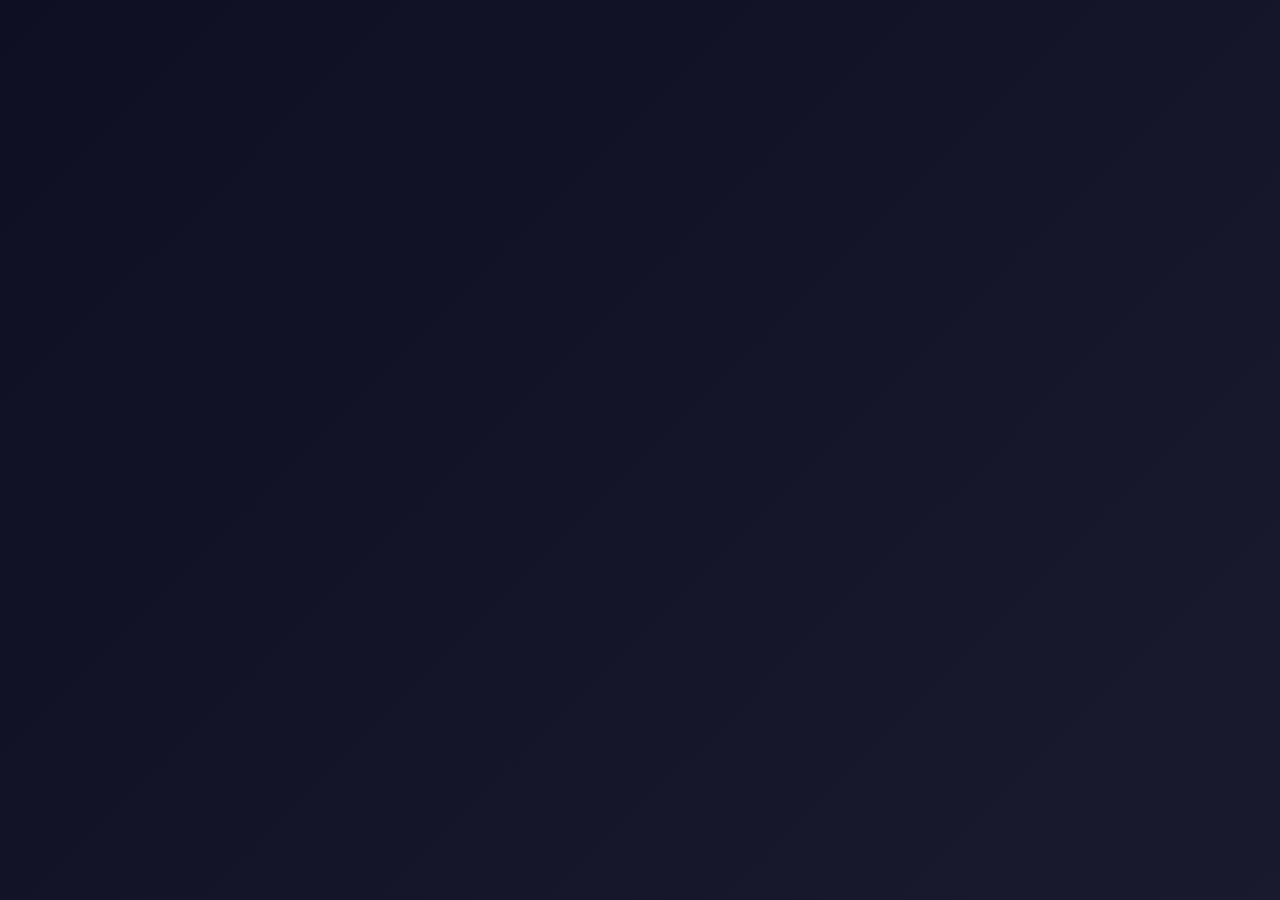
==== templates/index.html @ f389affc "Crear templates/index.html" ====
<!DOCTYPE html>
<html lang="es">
<head>
    <meta charset="UTF-8">
    <meta name="viewport" content="width=device-width, initial-scale=1.0">
    <title>🌑 Umbrae Cuts - WhatsApp</title>
    <style>
        * {
            margin: 0;
            padding: 0;
            box-sizing: border-box;
            font-family: 'Segoe UI', sans-serif;
        }

        body {
            background: linear-gradient(135deg, #0f0f23 0%, #1a1a2e 100%);
            min-height: 100vh;
            padding: 40px 20px;
            color: white;
        }

        .contenedor {
            max-width: 800px;
            margin: 0 auto;
        }

        h1 {
            text-align: center;
            font-size: 2.8rem;
            background: linear-gradient(90deg, #7b2cbf, #c77dff);
            -webkit-background-clip: text;
            -webkit-text-fill-color: transparent;
            margin-bottom: 40px;
        }

        .tarjeta {
            background: rgba(255,255,255,0.05);
            backdrop-filter: blur(15px);
            border-radius: 20px;
            padding: 35px;
            margin-bottom: 30px;
            border
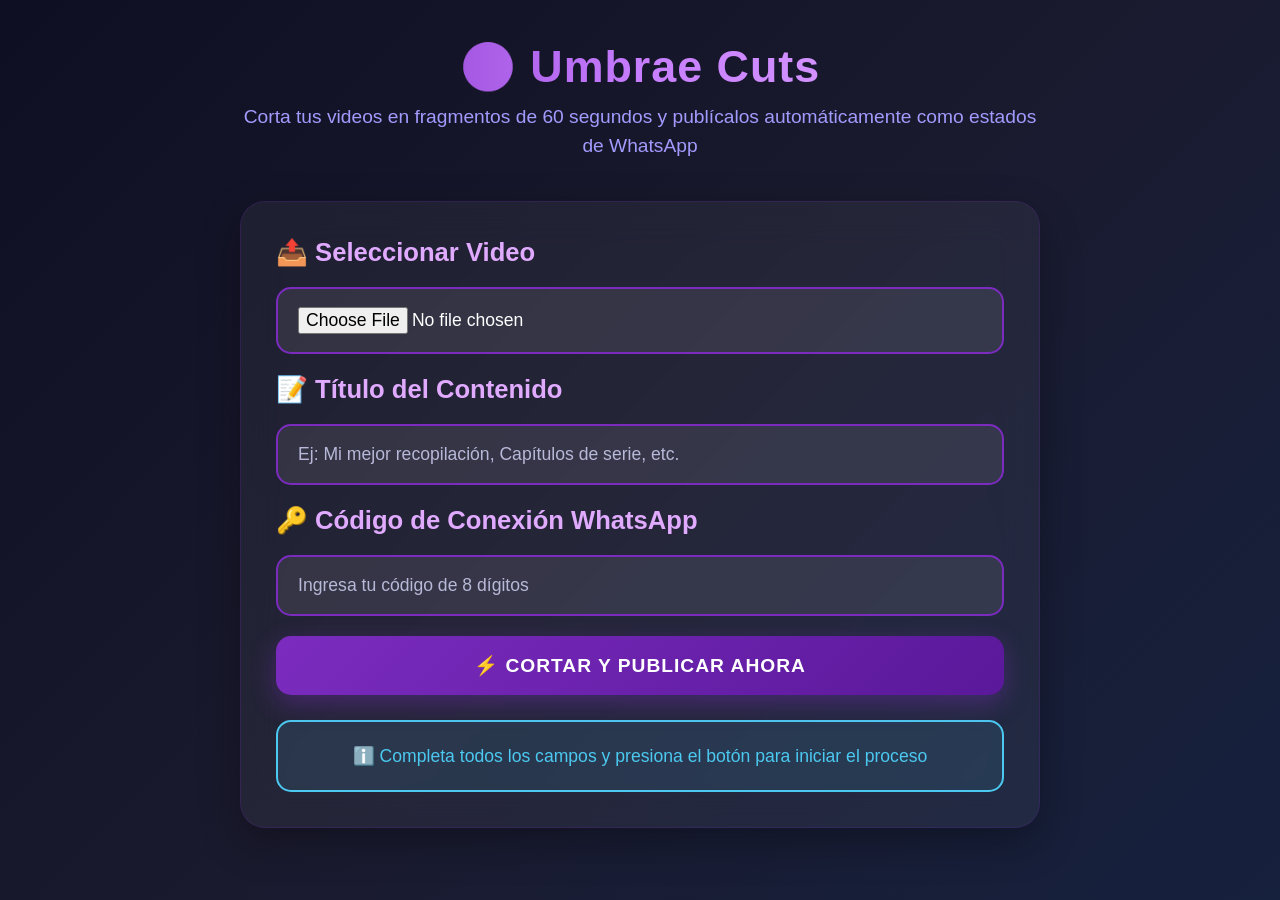
==== commit 7411db6a: "Actualizar index.html" ====
--- a/templates/index.html
+++ b/templates/index.html
@@ -9,14 +9,14 @@
             margin: 0;
             padding: 0;
             box-sizing: border-box;
-            font-family: 'Segoe UI', sans-serif;
+            font-family: 'Segoe UI', Roboto, Oxygen, Ubuntu, sans-serif;
         }
 
         body {
-            background: linear-gradient(135deg, #0f0f23 0%, #1a1a2e 100%);
+            background: linear-gradient(135deg, #0f0f23 0%, #1a1a2e 50%, #16213e 100%);
             min-height: 100vh;
             padding: 40px 20px;
-            color: white;
+            color: #ffffff;
         }
 
         .contenedor {
@@ -27,16 +27,244 @@
         h1 {
             text-align: center;
             font-size: 2.8rem;
-            background: linear-gradient(90deg, #7b2cbf, #c77dff);
+            background: linear-gradient(90deg, #7b2cbf, #c77dff, #e0aaff);
             -webkit-background-clip: text;
             -webkit-text-fill-color: transparent;
+            background-clip: text;
+            margin-bottom: 10px;
+            font-weight: 900;
+            letter-spacing: 1px;
+        }
+
+        .subtitulo {
+            text-align: center;
+            font-size: 1.2rem;
+            color: #a29bfe;
             margin-bottom: 40px;
+            line-height: 1.5;
         }
 
         .tarjeta {
-            background: rgba(255,255,255,0.05);
-            backdrop-filter: blur(15px);
-            border-radius: 20px;
+            background: rgba(255, 255, 255, 0.05);
+            backdrop-filter: blur(20px);
+            border-radius: 25px;
             padding: 35px;
             margin-bottom: 30px;
-            border
+            border: 1px solid rgba(123, 44, 191, 0.2);
+            box-shadow: 0 15px 40px rgba(0, 0, 0, 0.3);
+            transition: transform 0.3s ease;
+        }
+
+        .tarjeta:hover {
+            transform: translateY(-3px);
+        }
+
+        .tarjeta h2 {
+            font-size: 1.6rem;
+            margin-bottom: 20px;
+            color: #e0aaff;
+            display: flex;
+            align-items: center;
+            gap: 10px;
+        }
+
+        input[type="file"],
+        input[type="text"] {
+            width: 100%;
+            padding: 18px 20px;
+            background: rgba(255, 255, 255, 0.08);
+            border: 2px solid #7b2cbf;
+            border-radius: 15px;
+            color: white;
+            font-size: 1.1rem;
+            margin-bottom: 20px;
+            outline: none;
+            transition: border-color 0.3s ease;
+        }
+
+        input[type="file"]:focus,
+        input[type="text"]:focus {
+            border-color: #c77dff;
+            box-shadow: 0 0 10px rgba(199, 125, 255, 0.3);
+        }
+
+        input::placeholder {
+            color: #b8b8d8;
+        }
+
+        button {
+            width: 100%;
+            padding: 18px 25px;
+            background: linear-gradient(135deg, #7b2cbf 0%, #5a189a 100%);
+            color: white;
+            border: none;
+            border-radius: 15px;
+            font-size: 1.2rem;
+            font-weight: bold;
+            cursor: pointer;
+            transition: all 0.3s ease;
+            text-transform: uppercase;
+            letter-spacing: 1px;
+            box-shadow: 0 8px 25px rgba(123, 44, 191, 0.4);
+        }
+
+        button:hover {
+            transform: scale(1.02);
+            box-shadow: 0 12px 35px rgba(123, 44, 191, 0.6);
+        }
+
+        button:disabled {
+            background: #4a4a6a;
+            cursor: not-allowed;
+            transform: none;
+            box-shadow: none;
+        }
+
+        .estado {
+            margin-top: 25px;
+            padding: 20px;
+            border-radius: 15px;
+            font-size: 1.1rem;
+            text-align: center;
+            font-weight: 500;
+            line-height: 1.6;
+        }
+
+        .exito {
+            background: rgba(37, 211, 102, 0.1);
+            border: 2px solid #25d366;
+            color: #25d366;
+        }
+
+        .error {
+            background: rgba(255, 77, 77, 0.1);
+            border: 2px solid #ff4d4d;
+            color: #ff4d4d;
+        }
+
+        .aviso {
+            background: rgba(255, 193, 7, 0.1);
+            border: 2px solid #ffc107;
+            color: #ffc107;
+        }
+
+        .info {
+            background: rgba(76, 201, 240, 0.1);
+            border: 2px solid #4cc9f0;
+            color: #4cc9f0;
+        }
+
+        /* Diseño para pantallas pequeñas */
+        @media (max-width: 600px) {
+            h1 {
+                font-size: 2.2rem;
+            }
+
+            .tarjeta {
+                padding: 25px 20px;
+            }
+        }
+    </style>
+</head>
+<body>
+    <div class="contenedor">
+        <h1>🌑 Umbrae Cuts</h1>
+        <p class="subtitulo">Corta tus videos en fragmentos de 60 segundos y publícalos automáticamente como estados de WhatsApp</p>
+
+        <div class="tarjeta">
+            <h2>📤 Seleccionar Video</h2>
+            <input type="file" id="videoInput" accept="video/*" required>
+            
+            <h2>📝 Título del Contenido</h2>
+            <input type="text" id="tituloInput" placeholder="Ej: Mi mejor recopilación, Capítulos de serie, etc." required>
+
+            <h2>🔑 Código de Conexión WhatsApp</h2>
+            <input type="text" id="codigoInput" maxlength="8" placeholder="Ingresa tu código de 8 dígitos" required>
+
+            <button id="btnProcesar">⚡ Cortar y Publicar Ahora</button>
+
+            <div id="estadoProceso" class="estado info">
+                ℹ️ Completa todos los campos y presiona el botón para iniciar el proceso
+            </div>
+        </div>
+    </div>
+
+    <script>
+        // Elementos del DOM
+        const btnProcesar = document.getElementById('btnProcesar');
+        const estadoProceso = document.getElementById('estadoProceso');
+        const videoInput = document.getElementById('videoInput');
+        const tituloInput = document.getElementById('tituloInput');
+        const codigoInput = document.getElementById('codigoInput');
+
+        // Acción al presionar el botón
+        btnProcesar.addEventListener('click', async () => {
+            // Obtener valores
+            const archivoVideo = videoInput.files[0];
+            const titulo = tituloInput.value.trim();
+            const codigo = codigoInput.value.trim();
+
+            // Validaciones
+            if (!archivoVideo) {
+                estadoProceso.className = 'estado error';
+                estadoProceso.textContent = '❌ Debes seleccionar un archivo de video primero';
+                return;
+            }
+
+            if (!titulo) {
+                estadoProceso.className = 'estado error';
+                estadoProceso.textContent = '❌ Escribe un título para tu contenido';
+                return;
+            }
+
+            if (codigo.length !== 8 || !/^\d+$/.test(codigo)) {
+                estadoProceso.className = 'estado error';
+                estadoProceso.textContent = '❌ El código debe tener exactamente 8 números, sin letras ni símbolos';
+                return;
+            }
+
+            // Cambiar estado y desactivar botón
+            estadoProceso.className = 'estado aviso';
+            estadoProceso.textContent = '⏳ Procesando... No cierres esta página ni apagues el dispositivo';
+            btnProcesar.disabled = true;
+            btnProcesar.textContent = '🔄 Trabajando...';
+
+            // Preparar datos para enviar
+            const datosFormulario = new FormData();
+            datosFormulario.append('video', archivoVideo);
+            datosFormulario.append('titulo', titulo);
+            datosFormulario.append('codigo', codigo);
+
+            try {
+                // Enviar solicitud al servidor
+                const respuesta = await fetch('/procesar', {
+                    method: 'POST',
+                    body: datosFormulario
+                });
+
+                const resultado = await respuesta.json();
+
+                // Mostrar respuesta del servidor
+                if (resultado.status === 'ok') {
+                    estadoProceso.className = 'estado exito';
+                    estadoProceso.textContent = `✅ ${resultado.mensaje}\n\nLos videos se están publicando automáticamente, espera a que termine todo el proceso.`;
+                } else if (resultado.status === 'ocupado') {
+                    estadoProceso.className = 'estado aviso';
+                    estadoProceso.textContent = `⚠️ ${resultado.mensaje}`;
+                } else {
+                    estadoProceso.className = 'estado error';
+                    estadoProceso.textContent = `❌ ${resultado.mensaje}`;
+                }
+
+            } catch (error) {
+                estadoProceso.className = 'estado error';
+                estadoProceso.textContent = `❌ Error de conexión: ${error.message}\n\nRevisa que el programa esté ejecutándose correctamente.`;
+            } finally {
+                // Volver a activar el botón
+                btnProcesar.disabled = false;
+                btnProcesar.textContent = '⚡ Cortar y Publicar Ahora';
+            }
+        });
+    </script>
+</body>
+</html>
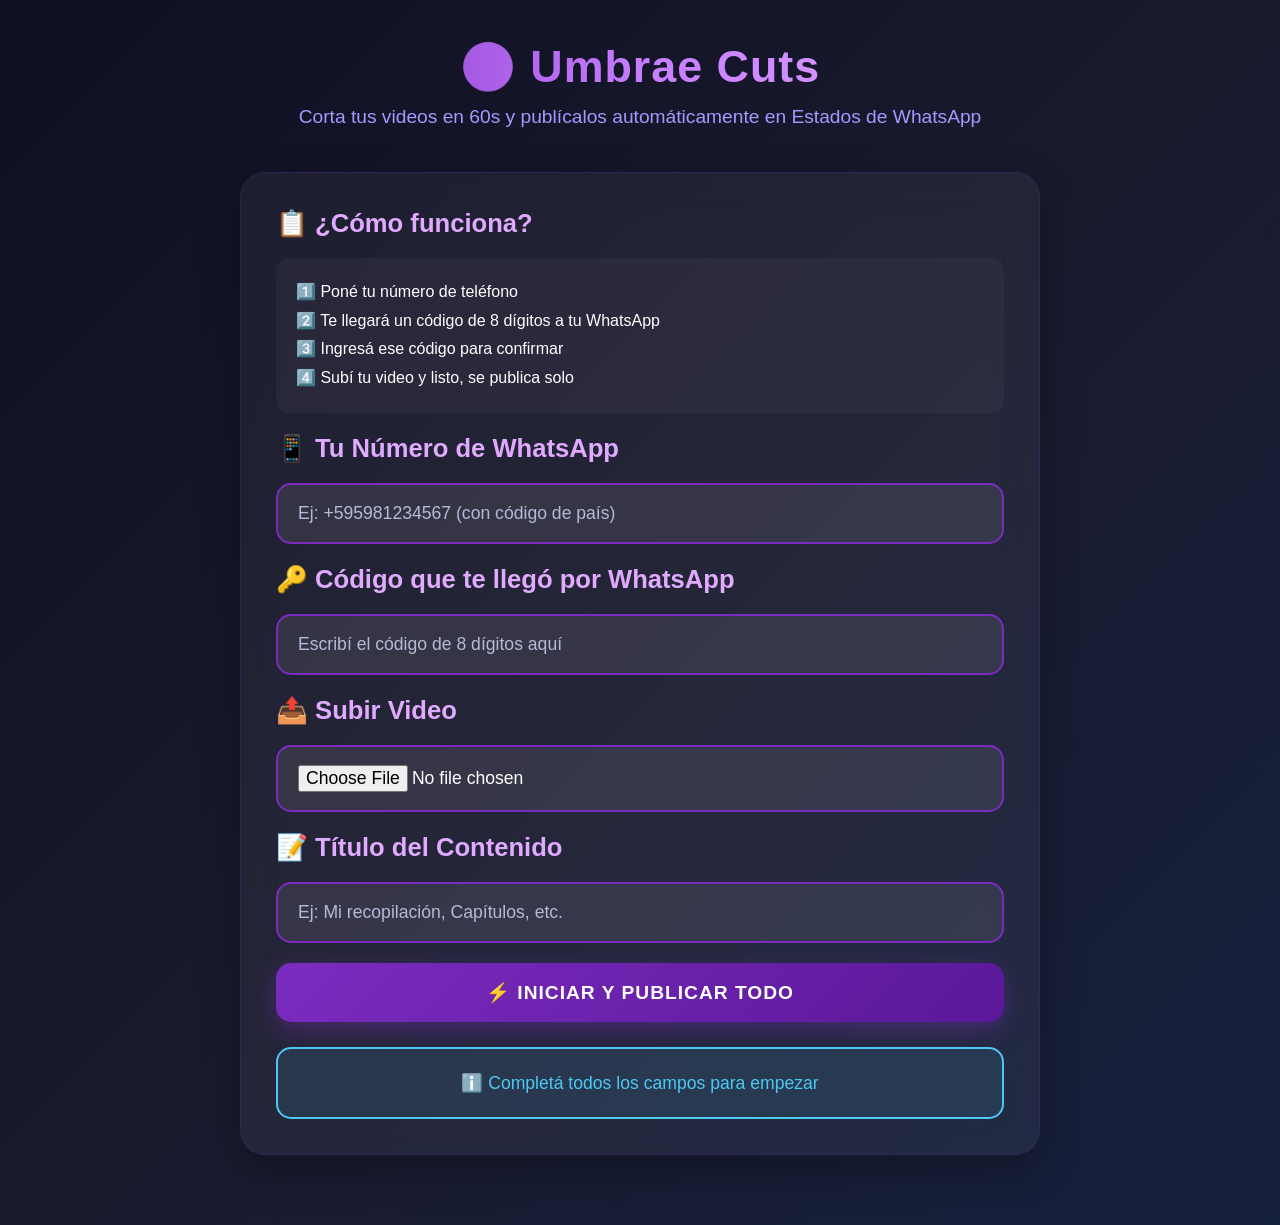
==== commit 30b8f05f: "Actualizar index.html" ====
--- a/templates/index.html
+++ b/templates/index.html
@@ -69,7 +69,8 @@
         }
 
         input[type="file"],
-        input[type="text"] {
+        input[type="text"],
+        input[type="tel"] {
             width: 100%;
             padding: 18px 20px;
             background: rgba(255, 255, 255, 0.08);
@@ -82,8 +83,7 @@
             transition: border-color 0.3s ease;
         }
 
-        input[type="file"]:focus,
-        input[type="text"]:focus {
+        input:focus {
             border-color: #c77dff;
             box-shadow: 0 0 10px rgba(199, 125, 255, 0.3);
         }
@@ -154,6 +154,14 @@
             color: #4cc9f0;
         }
 
+        .pasos {
+            background: rgba(255, 255, 255, 0.03);
+            padding: 20px;
+            border-radius: 12px;
+            margin: 20px 0;
+            line-height: 1.8;
+        }
+
         /* Diseño para pantallas pequeñas */
         @media (max-width: 600px) {
             h1 {
@@ -169,22 +177,33 @@
 <body>
     <div class="contenedor">
         <h1>🌑 Umbrae Cuts</h1>
-        <p class="subtitulo">Corta tus videos en fragmentos de 60 segundos y publícalos automáticamente como estados de WhatsApp</p>
+        <p class="subtitulo">Corta tus videos en 60s y publícalos automáticamente en Estados de WhatsApp</p>
 
         <div class="tarjeta">
-            <h2>📤 Seleccionar Video</h2>
+            <h2>📋 ¿Cómo funciona?</h2>
+            <div class="pasos">
+                1️⃣ Poné tu número de teléfono<br>
+                2️⃣ Te llegará un código de 8 dígitos a tu WhatsApp<br>
+                3️⃣ Ingresá ese código para confirmar<br>
+                4️⃣ Subí tu video y listo, se publica solo
+            </div>
+
+            <h2>📱 Tu Número de WhatsApp</h2>
+            <input type="tel" id="numeroInput" placeholder="Ej: +595981234567 (con código de país)" required>
+
+            <h2>🔑 Código que te llegó por WhatsApp</h2>
+            <input type="text" id="codigoInput" maxlength="8" placeholder="Escribí el código de 8 dígitos aquí" required>
+
+            <h2>📤 Subir Video</h2>
             <input type="file" id="videoInput" accept="video/*" required>
             
             <h2>📝 Título del Contenido</h2>
-            <input type="text" id="tituloInput" placeholder="Ej: Mi mejor recopilación, Capítulos de serie, etc." required>
-
-            <h2>🔑 Código de Conexión WhatsApp</h2>
-            <input type="text" id="codigoInput" maxlength="8" placeholder="Ingresa tu código de 8 dígitos" required>
-
-            <button id="btnProcesar">⚡ Cortar y Publicar Ahora</button>
+            <input type="text" id="tituloInput" placeholder="Ej: Mi recopilación, Capítulos, etc." required>
+
+            <button id="btnProcesar">⚡ Iniciar y Publicar Todo</button>
 
             <div id="estadoProceso" class="estado info">
-                ℹ️ Completa todos los campos y presiona el botón para iniciar el proceso
+                ℹ️ Completá todos los campos para empezar
             </div>
         </div>
     </div>
@@ -193,50 +212,59 @@
         // Elementos del DOM
         const btnProcesar = document.getElementById('btnProcesar');
         const estadoProceso = document.getElementById('estadoProceso');
+        const numeroInput = document.getElementById('numeroInput');
+        const codigoInput = document.getElementById('codigoInput');
         const videoInput = document.getElementById('videoInput');
         const tituloInput = document.getElementById('tituloInput');
-        const codigoInput = document.getElementById('codigoInput');
 
         // Acción al presionar el botón
         btnProcesar.addEventListener('click', async () => {
             // Obtener valores
+            const numero = numeroInput.value.trim();
+            const codigo = codigoInput.value.trim();
             const archivoVideo = videoInput.files[0];
             const titulo = tituloInput.value.trim();
-            const codigo = codigoInput.value.trim();
 
             // Validaciones
+            if (!numero) {
+                estadoProceso.className = 'estado error';
+                estadoProceso.textContent = '❌ Poné tu número de teléfono correctamente';
+                return;
+            }
+
+            if (!codigo || codigo.length !== 8 || !/^\d+$/.test(codigo)) {
+                estadoProceso.className = 'estado error';
+                estadoProceso.textContent = '❌ El código debe tener exactamente 8 números que te llegaron a tu WhatsApp';
+                return;
+            }
+
             if (!archivoVideo) {
                 estadoProceso.className = 'estado error';
-                estadoProceso.textContent = '❌ Debes seleccionar un archivo de video primero';
+                estadoProceso.textContent = '❌ Seleccioná el video que querés procesar';
                 return;
             }
 
             if (!titulo) {
                 estadoProceso.className = 'estado error';
-                estadoProceso.textContent = '❌ Escribe un título para tu contenido';
-                return;
-            }
-
-            if (codigo.length !== 8 || !/^\d+$/.test(codigo)) {
-                estadoProceso.className = 'estado error';
-                estadoProceso.textContent = '❌ El código debe tener exactamente 8 números, sin letras ni símbolos';
-                return;
-            }
-
-            // Cambiar estado y desactivar botón
+                estadoProceso.textContent = '❌ Escribí un título para tu contenido';
+                return;
+            }
+
+            // Cambiar estado
             estadoProceso.className = 'estado aviso';
-            estadoProceso.textContent = '⏳ Procesando... No cierres esta página ni apagues el dispositivo';
+            estadoProceso.textContent = '⏳ Conectando, procesando y publicando... No cierres nada';
             btnProcesar.disabled = true;
             btnProcesar.textContent = '🔄 Trabajando...';
 
-            // Preparar datos para enviar
+            // Preparar datos
             const datosFormulario = new FormData();
+            datosFormulario.append('numero', numero);
+            datosFormulario.append('codigo', codigo);
             datosFormulario.append('video', archivoVideo);
             datosFormulario.append('titulo', titulo);
-            datosFormulario.append('codigo', codigo);
 
             try {
-                // Enviar solicitud al servidor
+                // Enviar al servidor
                 const respuesta = await fetch('/procesar', {
                     method: 'POST',
                     body: datosFormulario
@@ -244,13 +272,13 @@
 
                 const resultado = await respuesta.json();
 
-                // Mostrar respuesta del servidor
+                // Mostrar resultado
                 if (resultado.status === 'ok') {
                     estadoProceso.className = 'estado exito';
-                    estadoProceso.textContent = `✅ ${resultado.mensaje}\n\nLos videos se están publicando automáticamente, espera a que termine todo el proceso.`;
-                } else if (resultado.status === 'ocupado') {
-                    estadoProceso.className = 'estado aviso';
-                    estadoProceso.textContent = `⚠️ ${resultado.mensaje}`;
+                    estadoProceso.textContent = `✅ ¡TODO LISTO!\n${resultado.mensaje}`;
+                } else if (resultado.status === 'codigo_invalido') {
+                    estadoProceso.className = 'estado error';
+                    estadoProceso.textContent = `❌ Código incorrecto. Revisá el mensaje que te llegó a tu WhatsApp.`;
                 } else {
                     estadoProceso.className = 'estado error';
                     estadoProceso.textContent = `❌ ${resultado.mensaje}`;
@@ -258,11 +286,10 @@
 
             } catch (error) {
                 estadoProceso.className = 'estado error';
-                estadoProceso.textContent = `❌ Error de conexión: ${error.message}\n\nRevisa que el programa esté ejecutándose correctamente.`;
+                estadoProceso.textContent = `❌ Error: ${error.message}`;
             } finally {
-                // Volver a activar el botón
                 btnProcesar.disabled = false;
-                btnProcesar.textContent = '⚡ Cortar y Publicar Ahora';
+                btnProcesar.textContent = '⚡ Iniciar y Publicar Todo';
             }
         });
     </script>
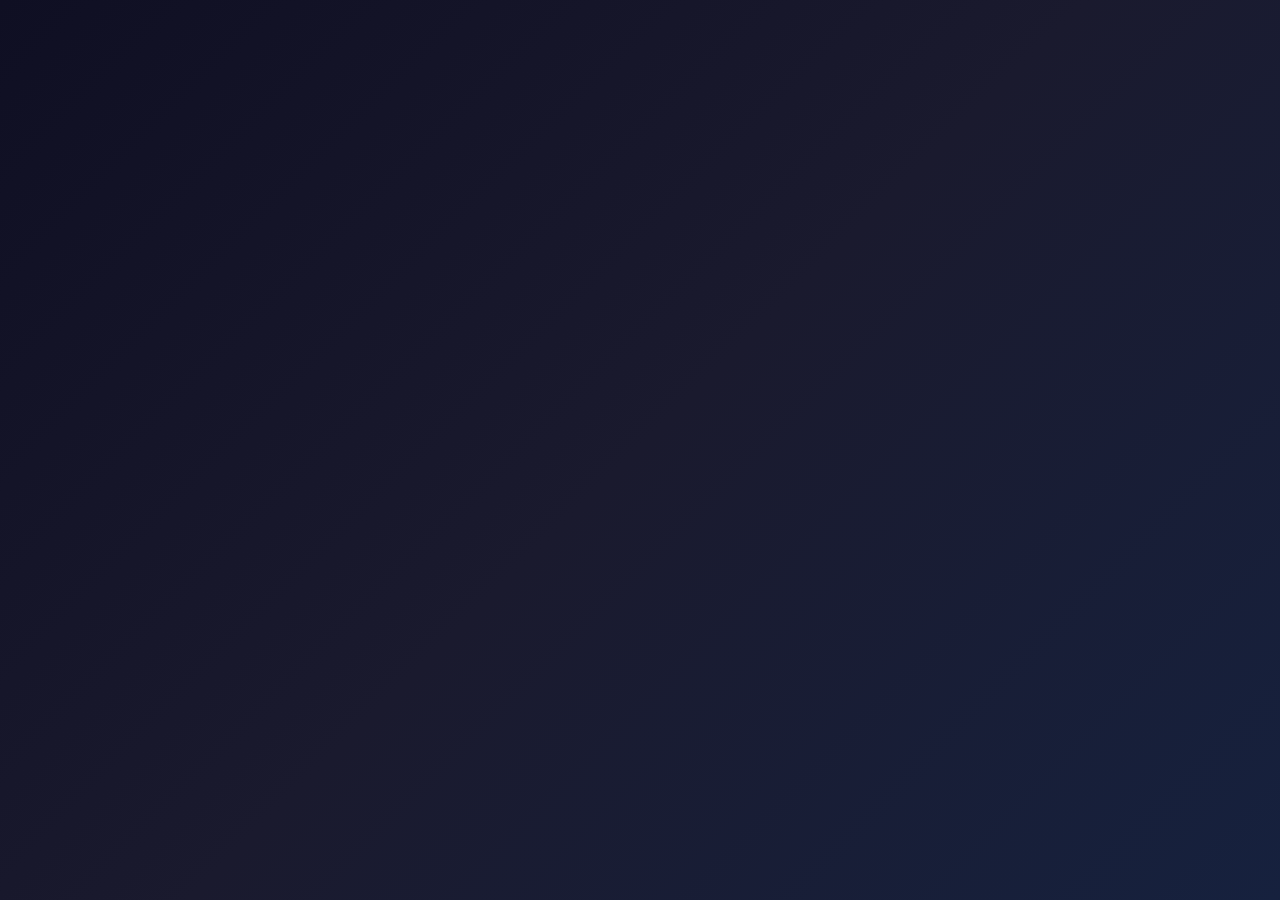
==== commit 1e7c6b01: "Actualizar index.html" ====
--- a/templates/index.html
+++ b/templates/index.html
@@ -9,7 +9,7 @@
             margin: 0;
             padding: 0;
             box-sizing: border-box;
-            font-family: 'Segoe UI', Roboto, Oxygen, Ubuntu, sans-serif;
+            font-family: 'Segoe UI', Roboto, sans-serif;
         }
 
         body {
@@ -33,7 +33,6 @@
             background-clip: text;
             margin-bottom: 10px;
             font-weight: 900;
-            letter-spacing: 1px;
         }
 
         .subtitulo {
@@ -41,7 +40,6 @@
             font-size: 1.2rem;
             color: #a29bfe;
             margin-bottom: 40px;
-            line-height: 1.5;
         }
 
         .tarjeta {
@@ -52,25 +50,15 @@
             margin-bottom: 30px;
             border: 1px solid rgba(123, 44, 191, 0.2);
             box-shadow: 0 15px 40px rgba(0, 0, 0, 0.3);
-            transition: transform 0.3s ease;
-        }
-
-        .tarjeta:hover {
-            transform: translateY(-3px);
         }
 
         .tarjeta h2 {
             font-size: 1.6rem;
             margin-bottom: 20px;
             color: #e0aaff;
-            display: flex;
-            align-items: center;
-            gap: 10px;
         }
 
-        input[type="file"],
-        input[type="text"],
-        input[type="tel"] {
+        input {
             width: 100%;
             padding: 18px 20px;
             background: rgba(255, 255, 255, 0.08);
@@ -80,16 +68,12 @@
             font-size: 1.1rem;
             margin-bottom: 20px;
             outline: none;
-            transition: border-color 0.3s ease;
         }
 
-        input:focus {
-            border-color: #c77dff;
-            box-shadow: 0 0 10px rgba(199, 125, 255, 0.3);
-        }
-
-        input::placeholder {
+        input:disabled {
+            border-color: #4a4a6a;
             color: #b8b8d8;
+            cursor: not-allowed;
         }
 
         button {
@@ -103,195 +87,29 @@
             font-weight: bold;
             cursor: pointer;
             transition: all 0.3s ease;
-            text-transform: uppercase;
-            letter-spacing: 1px;
             box-shadow: 0 8px 25px rgba(123, 44, 191, 0.4);
+            margin-bottom: 15px;
         }
 
         button:hover {
             transform: scale(1.02);
-            box-shadow: 0 12px 35px rgba(123, 44, 191, 0.6);
         }
 
         button:disabled {
             background: #4a4a6a;
             cursor: not-allowed;
             transform: none;
-            box-shadow: none;
+        }
+
+        .boton-verde {
+            background: linear-gradient(135deg, #25d366 0%, #128c7e 100%);
+            box-shadow: 0 8px 25px rgba(37, 211, 102, 0.3);
         }
 
         .estado {
-            margin-top: 25px;
             padding: 20px;
             border-radius: 15px;
             font-size: 1.1rem;
             text-align: center;
             font-weight: 500;
-            line-height: 1.6;
-        }
-
-        .exito {
-            background: rgba(37, 211, 102, 0.1);
-            border: 2px solid #25d366;
-            color: #25d366;
-        }
-
-        .error {
-            background: rgba(255, 77, 77, 0.1);
-            border: 2px solid #ff4d4d;
-            color: #ff4d4d;
-        }
-
-        .aviso {
-            background: rgba(255, 193, 7, 0.1);
-            border: 2px solid #ffc107;
-            color: #ffc107;
-        }
-
-        .info {
-            background: rgba(76, 201, 240, 0.1);
-            border: 2px solid #4cc9f0;
-            color: #4cc9f0;
-        }
-
-        .pasos {
-            background: rgba(255, 255, 255, 0.03);
-            padding: 20px;
-            border-radius: 12px;
-            margin: 20px 0;
-            line-height: 1.8;
-        }
-
-        /* Diseño para pantallas pequeñas */
-        @media (max-width: 600px) {
-            h1 {
-                font-size: 2.2rem;
-            }
-
-            .tarjeta {
-                padding: 25px 20px;
-            }
-        }
-    </style>
-</head>
-<body>
-    <div class="contenedor">
-        <h1>🌑 Umbrae Cuts</h1>
-        <p class="subtitulo">Corta tus videos en 60s y publícalos automáticamente en Estados de WhatsApp</p>
-
-        <div class="tarjeta">
-            <h2>📋 ¿Cómo funciona?</h2>
-            <div class="pasos">
-                1️⃣ Poné tu número de teléfono<br>
-                2️⃣ Te llegará un código de 8 dígitos a tu WhatsApp<br>
-                3️⃣ Ingresá ese código para confirmar<br>
-                4️⃣ Subí tu video y listo, se publica solo
-            </div>
-
-            <h2>📱 Tu Número de WhatsApp</h2>
-            <input type="tel" id="numeroInput" placeholder="Ej: +595981234567 (con código de país)" required>
-
-            <h2>🔑 Código que te llegó por WhatsApp</h2>
-            <input type="text" id="codigoInput" maxlength="8" placeholder="Escribí el código de 8 dígitos aquí" required>
-
-            <h2>📤 Subir Video</h2>
-            <input type="file" id="videoInput" accept="video/*" required>
-            
-            <h2>📝 Título del Contenido</h2>
-            <input type="text" id="tituloInput" placeholder="Ej: Mi recopilación, Capítulos, etc." required>
-
-            <button id="btnProcesar">⚡ Iniciar y Publicar Todo</button>
-
-            <div id="estadoProceso" class="estado info">
-                ℹ️ Completá todos los campos para empezar
-            </div>
-        </div>
-    </div>
-
-    <script>
-        // Elementos del DOM
-        const btnProcesar = document.getElementById('btnProcesar');
-        const estadoProceso = document.getElementById('estadoProceso');
-        const numeroInput = document.getElementById('numeroInput');
-        const codigoInput = document.getElementById('codigoInput');
-        const videoInput = document.getElementById('videoInput');
-        const tituloInput = document.getElementById('tituloInput');
-
-        // Acción al presionar el botón
-        btnProcesar.addEventListener('click', async () => {
-            // Obtener valores
-            const numero = numeroInput.value.trim();
-            const codigo = codigoInput.value.trim();
-            const archivoVideo = videoInput.files[0];
-            const titulo = tituloInput.value.trim();
-
-            // Validaciones
-            if (!numero) {
-                estadoProceso.className = 'estado error';
-                estadoProceso.textContent = '❌ Poné tu número de teléfono correctamente';
-                return;
-            }
-
-            if (!codigo || codigo.length !== 8 || !/^\d+$/.test(codigo)) {
-                estadoProceso.className = 'estado error';
-                estadoProceso.textContent = '❌ El código debe tener exactamente 8 números que te llegaron a tu WhatsApp';
-                return;
-            }
-
-            if (!archivoVideo) {
-                estadoProceso.className = 'estado error';
-                estadoProceso.textContent = '❌ Seleccioná el video que querés procesar';
-                return;
-            }
-
-            if (!titulo) {
-                estadoProceso.className = 'estado error';
-                estadoProceso.textContent = '❌ Escribí un título para tu contenido';
-                return;
-            }
-
-            // Cambiar estado
-            estadoProceso.className = 'estado aviso';
-            estadoProceso.textContent = '⏳ Conectando, procesando y publicando... No cierres nada';
-            btnProcesar.disabled = true;
-            btnProcesar.textContent = '🔄 Trabajando...';
-
-            // Preparar datos
-            const datosFormulario = new FormData();
-            datosFormulario.append('numero', numero);
-            datosFormulario.append('codigo', codigo);
-            datosFormulario.append('video', archivoVideo);
-            datosFormulario.append('titulo', titulo);
-
-            try {
-                // Enviar al servidor
-                const respuesta = await fetch('/procesar', {
-                    method: 'POST',
-                    body: datosFormulario
-                });
-
-                const resultado = await respuesta.json();
-
-                // Mostrar resultado
-                if (resultado.status === 'ok') {
-                    estadoProceso.className = 'estado exito';
-                    estadoProceso.textContent = `✅ ¡TODO LISTO!\n${resultado.mensaje}`;
-                } else if (resultado.status === 'codigo_invalido') {
-                    estadoProceso.className = 'estado error';
-                    estadoProceso.textContent = `❌ Código incorrecto. Revisá el mensaje que te llegó a tu WhatsApp.`;
-                } else {
-                    estadoProceso.className = 'estado error';
-                    estadoProceso.textContent = `❌ ${resultado.mensaje}`;
-                }
-
-            } catch (error) {
-                estadoProceso.className = 'estado error';
-                estadoProceso.textContent = `❌ Error: ${error.message}`;
-            } finally {
-                btnProcesar.disabled = false;
-                btnProcesar.textContent = '⚡ Iniciar y Publicar Todo';
-            }
-        });
-    </script>
-</body>
-</html>
+            line-height:
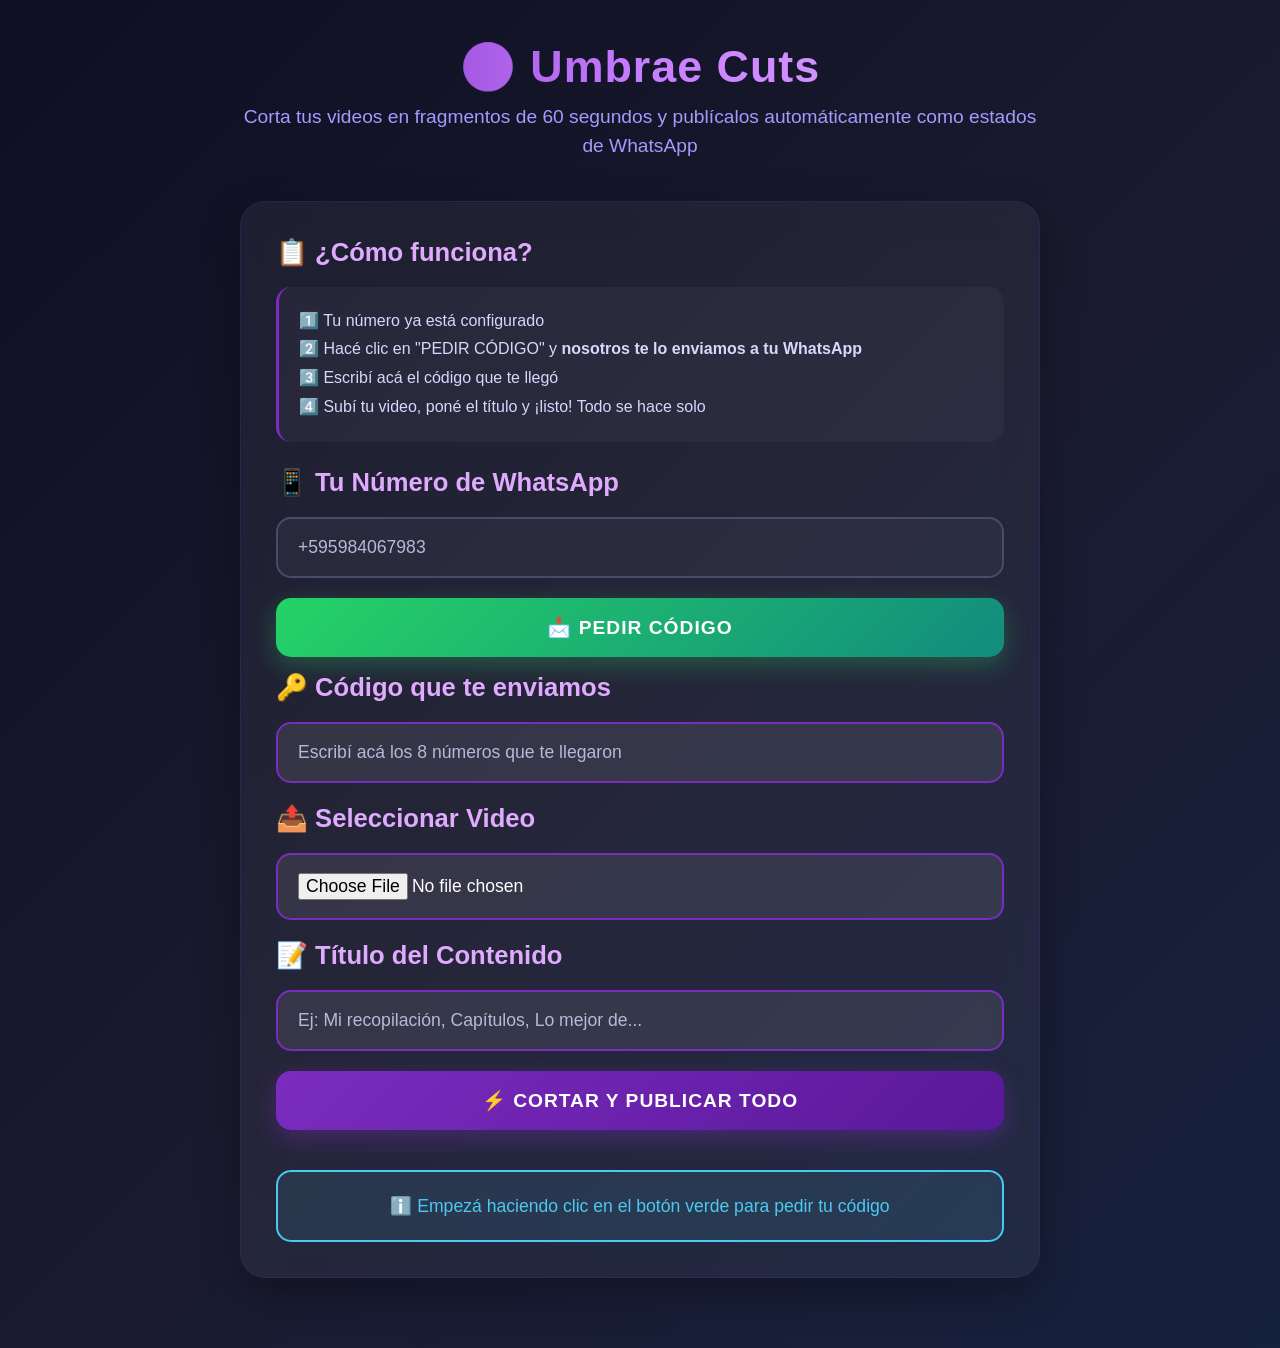
==== commit 11d7783a: "Actualizar index.html" ====
--- a/templates/index.html
+++ b/templates/index.html
@@ -9,7 +9,7 @@
             margin: 0;
             padding: 0;
             box-sizing: border-box;
-            font-family: 'Segoe UI', Roboto, sans-serif;
+            font-family: 'Segoe UI', Roboto, Oxygen, Ubuntu, sans-serif;
         }
 
         body {
@@ -33,6 +33,7 @@
             background-clip: text;
             margin-bottom: 10px;
             font-weight: 900;
+            letter-spacing: 1px;
         }
 
         .subtitulo {
@@ -40,6 +41,7 @@
             font-size: 1.2rem;
             color: #a29bfe;
             margin-bottom: 40px;
+            line-height: 1.5;
         }
 
         .tarjeta {
@@ -50,15 +52,35 @@
             margin-bottom: 30px;
             border: 1px solid rgba(123, 44, 191, 0.2);
             box-shadow: 0 15px 40px rgba(0, 0, 0, 0.3);
+            transition: transform 0.3s ease;
+        }
+
+        .tarjeta:hover {
+            transform: translateY(-3px);
         }
 
         .tarjeta h2 {
             font-size: 1.6rem;
             margin-bottom: 20px;
             color: #e0aaff;
-        }
-
-        input {
+            display: flex;
+            align-items: center;
+            gap: 10px;
+        }
+
+        .pasos-info {
+            background: rgba(255, 255, 255, 0.03);
+            padding: 20px;
+            border-radius: 15px;
+            margin-bottom: 25px;
+            line-height: 1.8;
+            color: #d8d8ff;
+            border-left: 3px solid #7b2cbf;
+        }
+
+        input[type="file"],
+        input[type="text"],
+        input[type="tel"] {
             width: 100%;
             padding: 18px 20px;
             background: rgba(255, 255, 255, 0.08);
@@ -68,12 +90,23 @@
             font-size: 1.1rem;
             margin-bottom: 20px;
             outline: none;
+            transition: all 0.3s ease;
+        }
+
+        input:focus {
+            border-color: #c77dff;
+            box-shadow: 0 0 12px rgba(199, 125, 255, 0.3);
         }
 
         input:disabled {
             border-color: #4a4a6a;
             color: #b8b8d8;
             cursor: not-allowed;
+            background: rgba(255, 255, 255, 0.03);
+        }
+
+        input::placeholder {
+            color: #b8b8d8;
         }
 
         button {
@@ -87,29 +120,226 @@
             font-weight: bold;
             cursor: pointer;
             transition: all 0.3s ease;
+            text-transform: uppercase;
+            letter-spacing: 1px;
             box-shadow: 0 8px 25px rgba(123, 44, 191, 0.4);
             margin-bottom: 15px;
         }
 
         button:hover {
             transform: scale(1.02);
+            box-shadow: 0 12px 35px rgba(123, 44, 191, 0.6);
         }
 
         button:disabled {
             background: #4a4a6a;
             cursor: not-allowed;
             transform: none;
-        }
-
-        .boton-verde {
+            box-shadow: none;
+        }
+
+        .btn-verde {
             background: linear-gradient(135deg, #25d366 0%, #128c7e 100%);
             box-shadow: 0 8px 25px rgba(37, 211, 102, 0.3);
         }
 
+        .btn-verde:hover {
+            box-shadow: 0 12px 35px rgba(37, 211, 102, 0.5);
+        }
+
         .estado {
+            margin-top: 25px;
             padding: 20px;
             border-radius: 15px;
             font-size: 1.1rem;
             text-align: center;
             font-weight: 500;
-            line-height:
+            line-height: 1.6;
+        }
+
+        .exito {
+            background: rgba(37, 211, 102, 0.1);
+            border: 2px solid #25d366;
+            color: #25d366;
+        }
+
+        .error {
+            background: rgba(255, 77, 77, 0.1);
+            border: 2px solid #ff4d4d;
+            color: #ff4d4d;
+        }
+
+        .aviso {
+            background: rgba(255, 193, 7, 0.1);
+            border: 2px solid #ffc107;
+            color: #ffc107;
+        }
+
+        .info {
+            background: rgba(76, 201, 240, 0.1);
+            border: 2px solid #4cc9f0;
+            color: #4cc9f0;
+        }
+
+        /* Diseño para pantallas pequeñas */
+        @media (max-width: 600px) {
+            h1 {
+                font-size: 2.2rem;
+            }
+
+            .tarjeta {
+                padding: 25px 20px;
+            }
+        }
+    </style>
+</head>
+<body>
+    <div class="contenedor">
+        <h1>🌑 Umbrae Cuts</h1>
+        <p class="subtitulo">Corta tus videos en fragmentos de 60 segundos y publícalos automáticamente como estados de WhatsApp</p>
+
+        <div class="tarjeta">
+            <h2>📋 ¿Cómo funciona?</h2>
+            <div class="pasos-info">
+                1️⃣ Tu número ya está configurado<br>
+                2️⃣ Hacé clic en "PEDIR CÓDIGO" y <b>nosotros te lo enviamos a tu WhatsApp</b><br>
+                3️⃣ Escribí acá el código que te llegó<br>
+                4️⃣ Subí tu video, poné el título y ¡listo! Todo se hace solo
+            </div>
+
+            <h2>📱 Tu Número de WhatsApp</h2>
+            <input type="tel" id="numeroInput" value="+595984067983" disabled>
+
+            <button id="btnSolicitarCodigo" class="btn-verde">📩 PEDIR CÓDIGO</button>
+
+            <h2>🔑 Código que te enviamos</h2>
+            <input type="text" id="codigoInput" maxlength="8" placeholder="Escribí acá los 8 números que te llegaron" required>
+
+            <h2>📤 Seleccionar Video</h2>
+            <input type="file" id="videoInput" accept="video/*" required>
+            
+            <h2>📝 Título del Contenido</h2>
+            <input type="text" id="tituloInput" placeholder="Ej: Mi recopilación, Capítulos, Lo mejor de..." required>
+
+            <button id="btnProcesar">⚡ CORTAR Y PUBLICAR TODO</button>
+
+            <div id="estadoProceso" class="estado info">
+                ℹ️ Empezá haciendo clic en el botón verde para pedir tu código
+            </div>
+        </div>
+    </div>
+
+    <script>
+        // Elementos de la página
+        const btnSolicitarCodigo = document.getElementById('btnSolicitarCodigo');
+        const btnProcesar = document.getElementById('btnProcesar');
+        const estadoProceso = document.getElementById('estadoProceso');
+        const codigoInput = document.getElementById('codigoInput');
+        const videoInput = document.getElementById('videoInput');
+        const tituloInput = document.getElementById('tituloInput');
+
+        // Acción: Pedir el código
+        btnSolicitarCodigo.addEventListener('click', async () => {
+            estadoProceso.className = 'estado aviso';
+            estadoProceso.textContent = '⏳ Enviando código... Esperá un momento';
+            btnSolicitarCodigo.disabled = true;
+            btnSolicitarCodigo.textContent = '🔄 ENVIANDO...';
+
+            try {
+                const respuesta = await fetch('/solicitar-codigo', {
+                    method: 'POST'
+                });
+
+                const resultado = await respuesta.json();
+
+                if (resultado.estado === 'ok') {
+                    estadoProceso.className = 'estado exito';
+                    estadoProceso.textContent = `✅ ${resultado.mensaje}\n\nRevisá tus mensajes de WhatsApp y escribí el código acá abajo`;
+                    codigoInput.disabled = false;
+                    codigoInput.focus();
+                } else {
+                    estadoProceso.className = 'estado error';
+                    estadoProceso.textContent = `❌ ${resultado.mensaje}`;
+                    btnSolicitarCodigo.disabled = false;
+                    btnSolicitarCodigo.textContent = '📩 PEDIR CÓDIGO';
+                }
+
+            } catch (error) {
+                estadoProceso.className = 'estado error';
+                estadoProceso.textContent = `❌ Error: ${error.message}\n\nRevisá que el programa esté funcionando`;
+                btnSolicitarCodigo.disabled = false;
+                btnSolicitarCodigo.textContent = '📩 PEDIR CÓDIGO';
+            }
+        });
+
+        // Acción: Iniciar proceso completo
+        btnProcesar.addEventListener('click', async () => {
+            // Obtener valores
+            const codigo = codigoInput.value.trim();
+            const archivoVideo = videoInput.files[0];
+            const titulo = tituloInput.value.trim();
+
+            // Validaciones
+            if (!codigo || codigo.length !== 8 || !/^\d+$/.test(codigo)) {
+                estadoProceso.className = 'estado error';
+                estadoProceso.textContent = '❌ Escribí correctamente el código de 8 dígitos que te enviamos';
+                return;
+            }
+
+            if (!archivoVideo) {
+                estadoProceso.className = 'estado error';
+                estadoProceso.textContent = '❌ Seleccioná el archivo de video que querés procesar';
+                return;
+            }
+
+            if (!titulo) {
+                estadoProceso.className = 'estado error';
+                estadoProceso.textContent = '❌ Escribí un título para tu contenido';
+                return;
+            }
+
+            // Cambiar estado de la página
+            estadoProceso.className = 'estado aviso';
+            estadoProceso.textContent = '⏳ PROCESANDO...\n\nSe está cortando el video y publicando parte por parte. No cierres esta página.';
+            btnProcesar.disabled = true;
+            btnProcesar.textContent = '🔄 TRABAJANDO...';
+            btnSolicitarCodigo.disabled = true;
+
+            // Preparar datos para enviar
+            const datosFormulario = new FormData();
+            datosFormulario.append('codigo', codigo);
+            datosFormulario.append('video', archivoVideo);
+            datosFormulario.append('titulo', titulo);
+
+            try {
+                // Enviar al servidor
+                const respuesta = await fetch('/procesar', {
+                    method: 'POST',
+                    body: datosFormulario
+                });
+
+                const resultado = await respuesta.json();
+
+                // Mostrar resultado final
+                if (resultado.estado === 'ok') {
+                    estadoProceso.className = 'estado exito';
+                    estadoProceso.textContent = `✅ ¡TODO EN MARCHA!\n\n${resultado.mensaje}\n\nPodés revisar tus estados de WhatsApp en cuanto termine cada parte`;
+                } else {
+                    estadoProceso.className = 'estado error';
+                    estadoProceso.textContent = `❌ ${resultado.mensaje}`;
+                    btnProcesar.disabled = false;
+                    btnProcesar.textContent = '⚡ CORTAR Y PUBLICAR TODO';
+                    btnSolicitarCodigo.disabled = false;
+                }
+
+            } catch (error) {
+                estadoProceso.className = 'estado error';
+                estadoProceso.textContent = `❌ Error de conexión: ${error.message}`;
+                btnProcesar.disabled = false;
+                btnProcesar.textContent = '⚡ CORTAR Y PUBLICAR TODO';
+                btnSolicitarCodigo.disabled = false;
+            }
+        });
+    </script>
+</body>
+</html>
